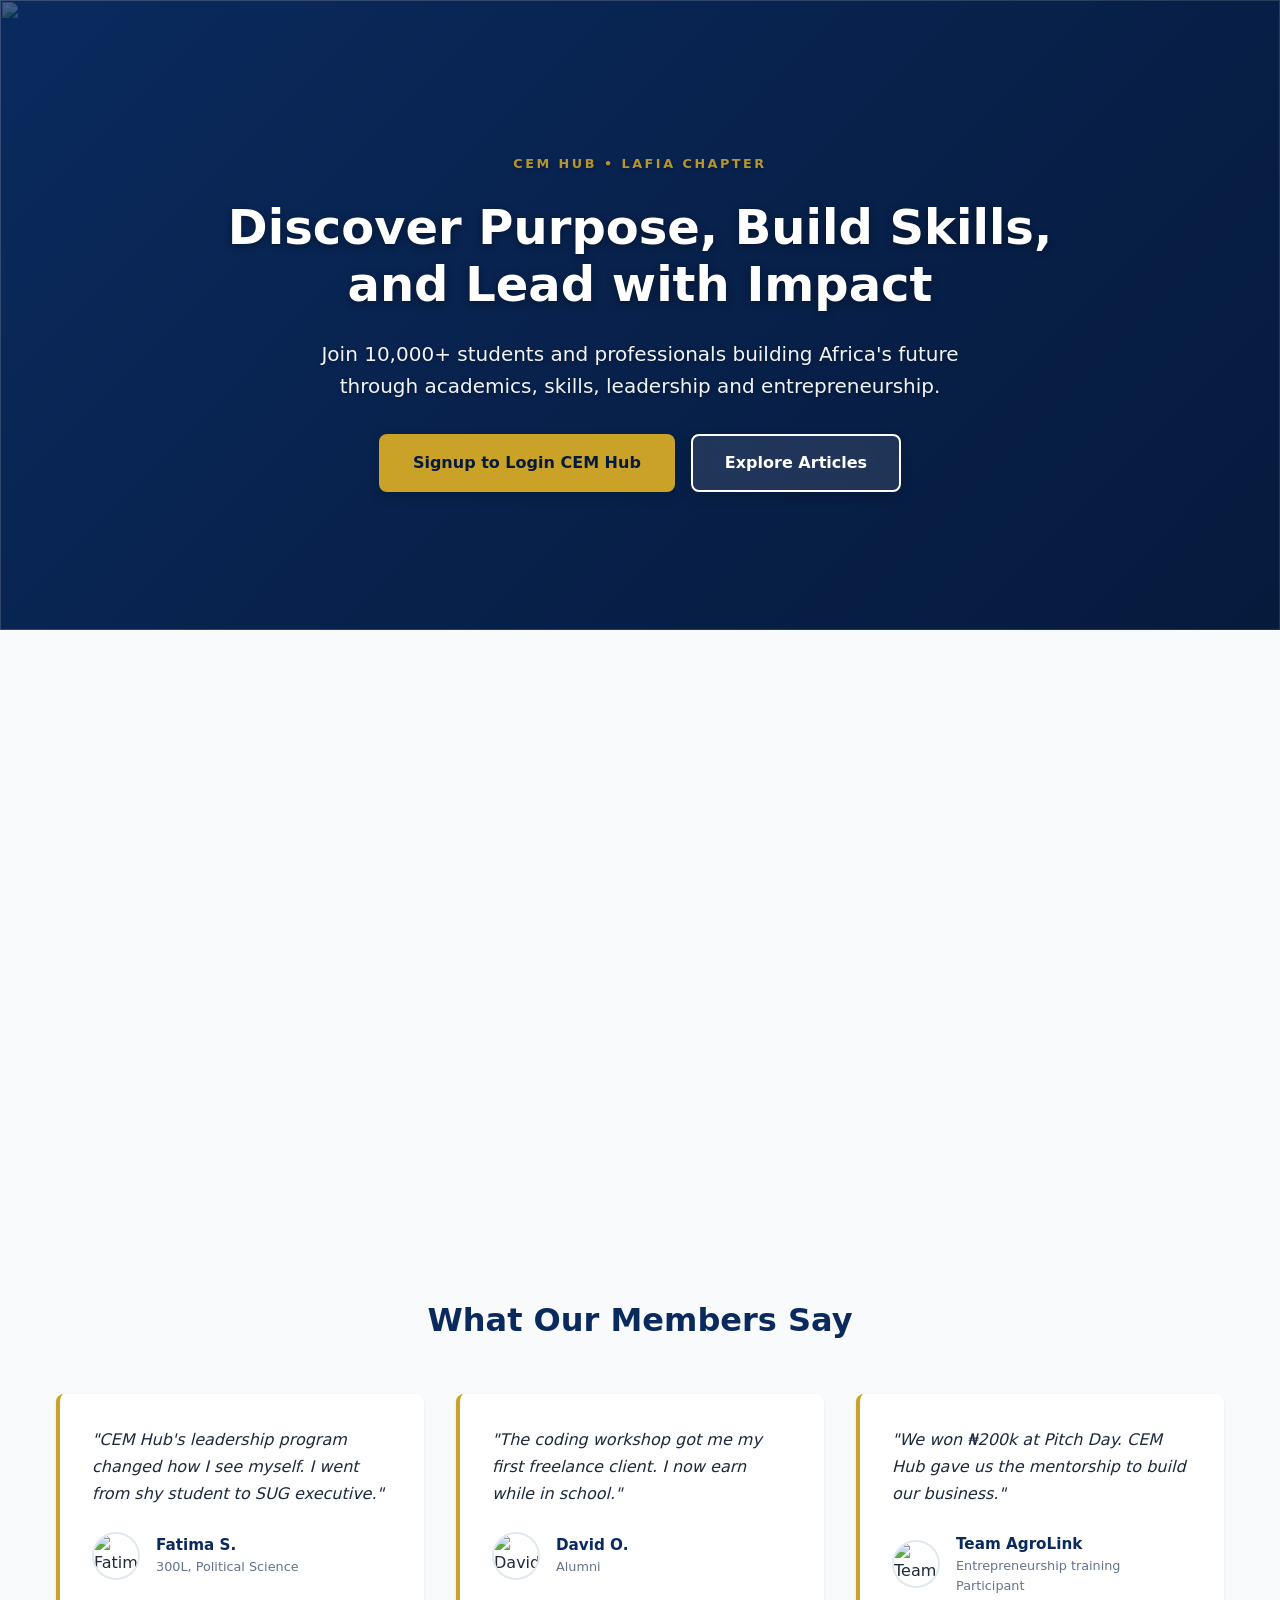
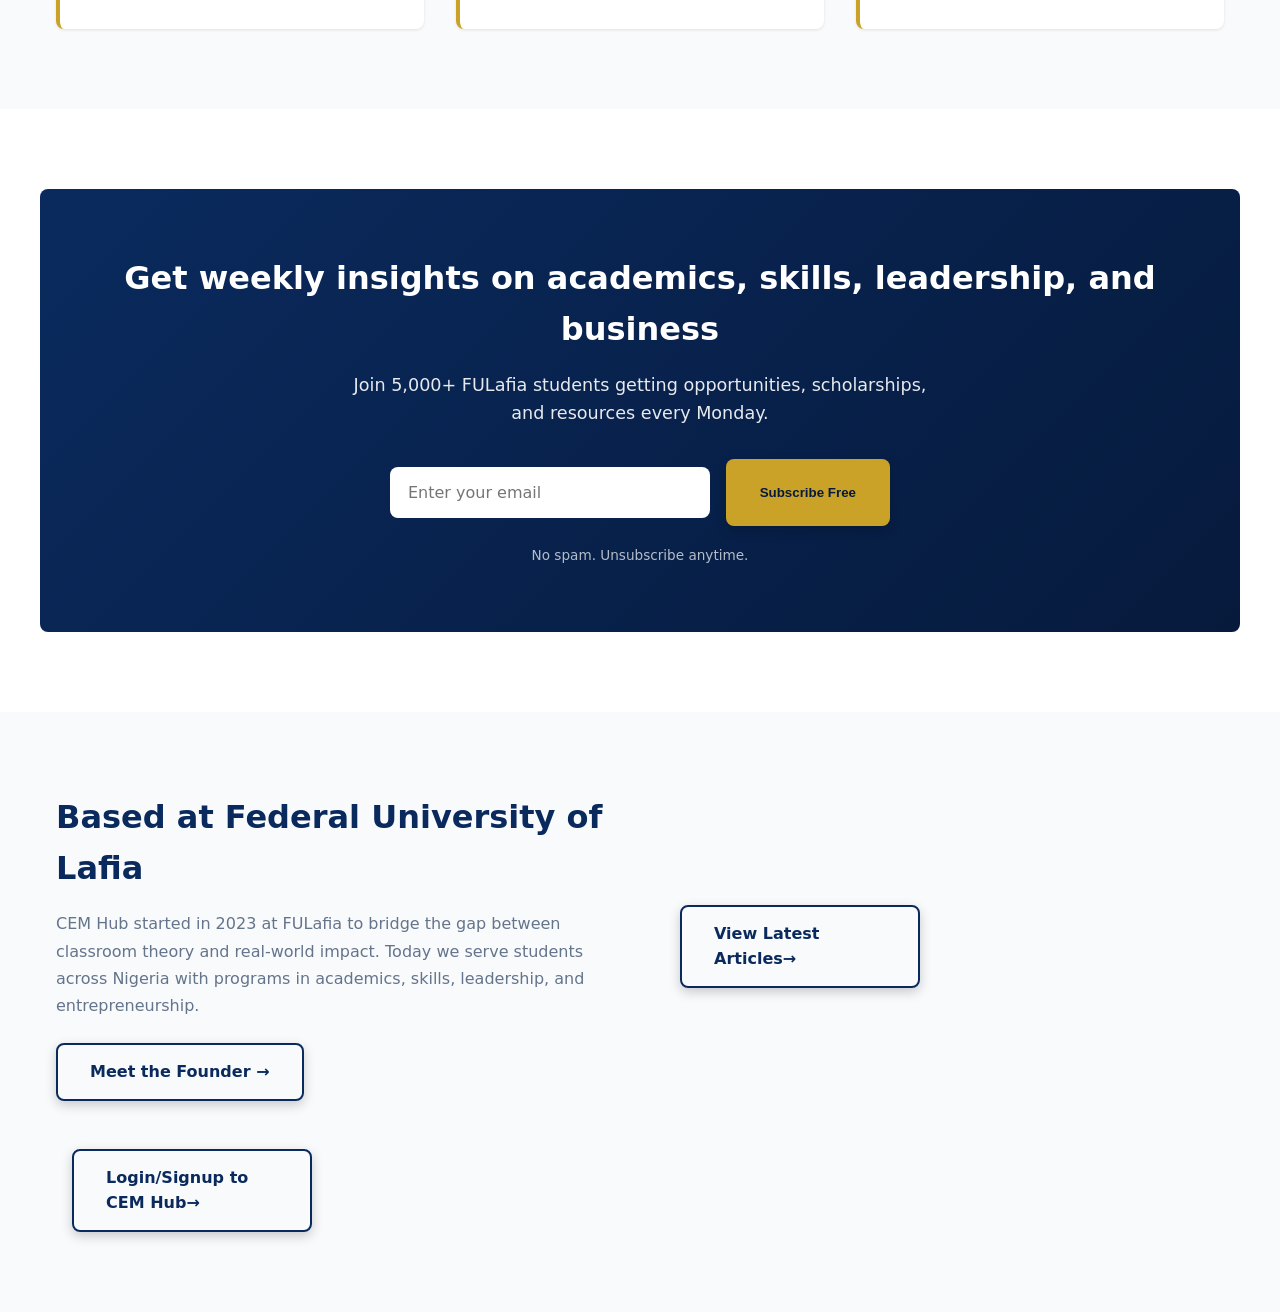
==== index.html @ cef53075 "Update index.html" ====
<!DOCTYPE html>
<html lang="en">
<head>
  <meta charset="UTF-8">
  <meta name="viewport" content="width=device-width, initial-scale=1.0">
  <title>CEM Hub - Federal University of Lafia | Discover Purpose, Build Skills, Lead with Impact</title>
  <meta name="description" content="CEM Hub at Federal University of Lafia: Academic excellence, skill acquisition, leadership development and entrepreneurship training for students across Nigeria.">
  <link rel="stylesheet" href="./CSS/style.css">
</head>
<body>
  <main>
    <!-- 1. Hero -->
    <section class="hero">
  <img 
    src="https://images.unsplash.com/photo-1562774053-701939374585?q=80&w=1986&auto=format&fit=crop" 
    alt="" 
    class="hero-bg" 
    loading="eager"
    fetchpriority="high">
      <div class="hero-content">
        <p class="hero-location">CEM HUB • LAFIA CHAPTER</p>
        <h1>Discover Purpose, Build Skills, and Lead with Impact</h1>
        <p class="hero-subhead">Join 10,000+ students and professionals building Africa's future through academics, skills, leadership and entrepreneurship.</p>
        <div class="hero-cta">
          <a href="./login.html" class="btn btn-primary">Signup to Login CEM Hub</a>
          <a href="./blog.html" class="btn btn-secondary">Explore Articles</a>
        </div>
      </div>
    </section>

    <!-- 2. 4 Pillars -->
<section id="pillars" class="pillars">
  <div class="container">
    <h2 class="section-title reveal">The Four Pillars of CEM Hub</h2>
    <div class="pillars-grid">
      <article class="pillar-card reveal">
        <h3>Academic Excellence</h3>
        <p>Peer-reviewed articles, research collaborations, and study groups with FULafia faculty and scholars.</p>
        <a href="./blog.html?cat=academic">Browse Research →</a>
      </article>
      
      <article class="pillar-card reveal">
        <h3>Skill Acquisition</h3>
        <p>Hands-on workshops in tech, design, agriculture, and vocational trades. Get certified.</p>
        <a href="./blog.html?cat=skills">View Workshops →</a>
      </article>
      
      <article class="pillar-card reveal">
        <h3>Leadership Development</h3>
        <p>Mentorship programs, public speaking clubs, and our Hall of Fame for emerging leaders.</p>
        <a href="./hall-of-fame.html">Meet Leaders →</a>
      </article>
      
      <article class="pillar-card reveal">
        <h3>Entrepreneurship</h3>
        <p>Business incubation, pitch competitions, and seed grants for student ventures.</p>
        <a href="./blog.html?cat=business">Launch Your Venture →</a>
      </article>
    </div>
  </div>
</section>


    <!-- 7. Testimonials -->
    <section class="testimonials">
      <div class="container">
        <h2 class="section-title">What Our Members Say</h2>
        <div class="testimonials-grid">
          <article class="testimonial-card">
            <p>"CEM Hub's leadership program changed how I see myself. I went from shy student to SUG executive."</p>
            <div class="testimonial-author">
              <img src="./assets/avatar1.jpg" alt="Fatima S." loading="lazy">
              <div>
                <strong>Fatima S.</strong>
                <span>300L, Political Science</span>
              </div>
            </div>
          </article>
          <article class="testimonial-card">
            <p>"The coding workshop got me my first freelance client. I now earn while in school."</p>
            <div class="testimonial-author">
              <img src="./assets/avatar2.jpg" alt="David O." loading="lazy">
              <div>
                <strong>David O.</strong>
                <span>Alumni</span>
              </div>
            </div>
          </article>
          <article class="testimonial-card">
            <p>"We won ₦200k at Pitch Day. CEM Hub gave us the mentorship to build our business."</p>
            <div class="testimonial-author">
              <img src="./assets/avatar3.jpg" alt="Team AgroLink" loading="lazy">
              <div>
                <strong>Team AgroLink</strong>
                <span>Entrepreneurship training Participant</span>
              </div>
            </div>
          </article>
        </div>
      </div>
    </section>

    <!-- 8. Newsletter CTA -->
    <section class="newsletter">
      <div class="container newsletter-box">
        <div class="newsletter-content">
          <h2>Get weekly insights on academics, skills, leadership, and business</h2>
          <p>Join 5,000+ FULafia students getting opportunities, scholarships, and resources every Monday.</p>
          <form id="newsletterForm" class="newsletter-form">
            <input type="email" placeholder="Enter your email" required>
            <button type="submit" class="btn btn-primary">Subscribe Free</button>
          </form>
          <small>No spam. Unsubscribe anytime.</small>
        </div>
      </div>
    </section>

    <!-- About Preview -->
    <section class="about-preview">
      <div class="container about-grid">
        <div>
          <h2>Based at Federal University of Lafia</h2>
          <p>CEM Hub started in 2023 at FULafia to bridge the gap between classroom theory and real-world impact. Today we serve students across Nigeria with programs in academics, skills, leadership, and entrepreneurship.</p>
          <a href="./founder.html" class="btn btn-outline">Meet the Founder →</a>
        
      </div>
        <div class="container about-grid">
          <a href="./blog.html" class="btn btn-outline">View Latest Articles→</a>
        
        </div>
        <div class="container about-grid">
        <div>
          <a href="./login.html" class="btn btn-outline">Login/Signup to CEM Hub→</a>
        
  </div>
    </section>
  </main>

  <script type="module">
    import { initLayout } from './js/layout.js'
    import { supabase } from './js/supabase.js'
    
    await initLayout()
    
    // Card reveal transition 
  const observer = new IntersectionObserver((entries) => {
    entries.forEach(entry => {
      if (entry.isIntersecting) {
        entry.target.classList.add('active');
        observer.unobserve(entry.target);
      }
    });
  }, {
    threshold: 0.15,
    rootMargin: '0px 0px -50px 0px' // triggers a bit early
  });

  document.querySelectorAll('.reveal').forEach(el => observer.observe(el));
    // Newsletter form handler
    document.getElementById('newsletterForm')?.addEventListener('submit', async (e) => {
      e.preventDefault()
      const email = e.target.querySelector('input').value
      // TODO: Add to Supabase 'newsletter_subscribers' table
      alert(`Thanks! ${email} subscribed.`)
      e.target.reset()
    })
  </script>
</body>
  </html>
---- CSS/style.css ----
/* CEM Hub - Modern Base Styles */
:root {
  --primary: #0A2A5E;       /* Navy from logo */
  --primary-dark: #061A3C;  /* Darker navy for hovers */
  --accent: #C9A227;        /* Gold from logo */
  --accent-dark: #A68520;   /* Darker gold for hovers */
  --bg: #f8fafc;
  --card: #ffffff;
  --text: #1e293b;
  --text-muted: #64748b;
  --border: #e2e8f0;
  --radius: 8px;
  --shadow: 0 1px 3px 0 rgb(0 0 0 / 0.1);
}

* { box-sizing: border-box; margin: 0; padding: 0; }

body {
  font-family: system-ui, -apple-system, 'Segoe UI', Roboto, sans-serif;
  background: var(--bg);
  color: var(--text);
  line-height: 1.6;
  min-height: 100vh;
  display: flex;
  flex-direction: column;
}

/* Layout - Updated for full-width homepage sections */
main {
  max-width: 100%;
  margin: 0;
  padding: 0;
  flex: 1;
}

.container {
  max-width: 1200px;
  margin: 0 auto;
  padding: 0 1rem;
}

.section-title {
  text-align: center;
  font-size: 2rem;
  color: var(--primary);
  margin-bottom: 3rem;
  font-weight: 700;
}

/* Header */
#siteHeader {
  background: var(--card);
  border-bottom: 1px solid var(--border);
  position: sticky;
  top: 0;
  z-index: 1000;
}

#siteHeader nav {
  max-width: 1200px;
  margin: 0 auto;
  padding: 1rem;
  display: flex;
  justify-content: space-between;
  align-items: center;
  gap: 1rem;
  border-bottom: none;
  margin-bottom: 0;
  overflow: visible;
}

.nav-left, .nav-right {
  display: flex;
  align-items: center;
  gap: 1rem;
}

.nav-left {
  position: relative;
}

.nav-left a {
  text-decoration: none;
  color: var(--text-muted);
  font-weight: 500;
  transition: color 0.2s;
}

.nav-left a:hover {
  color: var(--accent);
}

.logo {
  display: flex;
  align-items: center;
  gap: 0.5rem;
  font-size: 1.25rem;
  font-weight: 700;
  color: var(--primary) !important;
  text-decoration: none;
}

.logo:hover {
  color: var(--primary-dark) !important;
}

.logo-img {
  height: 32px;
  width: auto;
}

.nav-right button, button {
  background: var(--primary);
  color: white;
  border: none;
  padding: 10px 20px;
  border-radius: var(--radius);
  cursor: pointer;
  font-weight: 500;
  transition: background 0.2s;
}

.nav-right button:hover, button:hover {
  background: var(--primary-dark);
}

#userEmail {
  color: var(--text-muted);
  font-size: 0.9rem;
}

/* Forms */
input, textarea { 
  width: 100%; 
  padding: 10px; 
  margin: 8px 0; 
  box-sizing: border-box;
  border: 1px solid var(--border);
  border-radius: var(--radius);
  font-family: inherit;
}

input:focus, textarea:focus {
  outline: 2px solid var(--accent);
  border-color: var(--accent);
}

textarea { height: 120px; resize: vertical; }

#postForm { 
  background: var(--card); 
  padding: 20px; 
  border-radius: var(--radius); 
  margin-bottom: 30px;
  box-shadow: var(--shadow);
}

#msg { margin-top: 10px; }

/* Notifications - FIXED */
#notifBtn {
  background: var(--accent);
  color: var(--primary-dark);
  position: relative;
  padding: 0.5rem 0.75rem;
  font-weight: 700;
  border: none;
  border-radius: var(--radius);
  cursor: pointer;
  font-size: 1rem;
}

#notifBtn:hover { 
  background: var(--accent-dark); 
}

#notifCount {
  position: absolute;
  top: -6px;
  right: -6px;
  background: #ef4444;
  color: white;
  font-size: 0.7rem;
  padding: 2px 6px;
  border-radius: 999px;
  line-height: 1;
  font-weight: 700;
  min-width: 18px;
  text-align: center;
  display: inline-block;
}

#notifCount.hidden {
  display: none !important;
}

#notifDropdown {
  position: absolute;
  right: 1rem;
  top: 4rem;
  width: 360px;
  background: var(--card);
  border: 1px solid var(--border);
  border-radius: var(--radius);
  box-shadow: 0 10px 25px -3px rgb(0 0 0 / 0.15);
  max-height: 500px;
  overflow-y: auto;
  z-index: 10000;
}

.notif-item {
  padding: 0.875rem 1rem;
  border-bottom: 1px solid var(--border);
  cursor: pointer;
  font-size: 0.9rem;
  display: flex;
  gap: 10px;
  align-items: flex-start;
  transition: background 0.15s;
}

.notif-item:last-child { border-bottom: none; }
.notif-item:hover { background: var(--bg); }
.notif-item.unread { 
  background: #FFFBEA; 
}
.notif-item.unread:hover {
  background: #fef3c7;
}

.notif-dot {
  width: 8px;
  height: 8px;
  background: var(--accent);
  border-radius: 50%;
  margin-top: 6px;
  flex-shrink: 0;
}
.notif-dot.read {
  background: #d1d5db;
}

.notif-content {
  flex: 1;
}

.notif-message {
  color: var(--text);
  line-height: 1.4;
  font-weight: 500;
}

.notif-item small { 
  color: var(--text-muted); 
  display: block; 
  margin-top: 4px;
  font-size: 0.75rem;
}

/* Footer */
#siteFooter {
  text-align: center;
  padding: 2rem;
  color: var(--text-muted);
  font-size: 0.9rem;
  margin-top: 4rem;
  background: var(--card);
  border-top: 3px solid var(--accent);
}

.hidden { display: none !important; }

/* Hamburger Menu - X ANIMATION */
.hamburger {
  width: 28px;
  height: 22px;
  position: relative;
  cursor: pointer;
  border: 1px solid var(--border);
  background: transparent;
  padding: 0.5rem;
  border-radius: var(--radius);
  transition: all 0.3s;
}

.hamburger:hover {
  background: var(--bg);
  border-color: var(--accent);
}

.hamburger span {
  display: block;
  position: absolute;
  height: 2px;
  width: 18px;
  background: var(--text);
  border-radius: 2px;
  opacity: 1;
  left: 4px;
  transform: rotate(0deg);
  transition: .25s ease-in-out;
}

.hamburger span:nth-child(1) { top: 5px; }
.hamburger span:nth-child(2) { top: 10px; }
.hamburger span:nth-child(3) { top: 15px; }

.hamburger.active span:nth-child(1) {
  top: 10px;
  transform: rotate(135deg);
}

.hamburger.active span:nth-child(2) {
  opacity: 0;
  left: -20px;
}

.hamburger.active span:nth-child(3) {
  top: 10px;
  transform: rotate(-135deg);
}

/* Slide Menu From Left - WHITE BG + NAVY TEXT */
.nav-menu {
  position: fixed;
  top: 60px;
  left: -280px;
  width: 280px;
  height: auto;
  max-height: calc(100vh - 80px);
  background: var(--card);
  border-right: 3px solid var(--accent);
  box-shadow: 2px 0 15px rgba(0,0,0,0.1);
  padding: 0.5rem 0 1.5rem 0;
  z-index: 998;
  transition: left 0.3s ease;
  overflow-y: auto;
  border-radius: 0 0 var(--radius) 0;
}

.nav-menu.active {
  left: 0;
}

.nav-menu a {
  display: block;
  padding: 1rem 1.5rem;
  text-decoration: none;
  color: var(--primary);
  font-weight: 600;
  transition: all 0.2s;
  border-left: 3px solid transparent;
  border-bottom: 1px solid var(--border);
}

.nav-menu a:last-child {
  border-bottom: none;
}

.nav-menu a:hover {
  background: var(--bg);
  color: var(--primary-dark);
  border-left-color: var(--accent);
}

/* Menu Overlay */
.menu-overlay {
  position: fixed;
  top: 60px;
  left: 0;
  width: 100%;
  height: calc(100vh - 60px);
  background: rgba(0,0,0,0.5);
  opacity: 0;
  visibility: hidden;
  transition: all 0.3s ease;
  z-index: 997;
}

.menu-overlay.active {
  opacity: 1;
  visibility: visible;
}

/* ========== HOMEPAGE V2 STYLES ========== */

/* Hero Section - Updated with Background Image */
.hero {
  position: relative;
  text-align: center;
  padding: 6rem 1rem 5rem;
  background: linear-gradient(135deg, #0A2A5E 0%, #061A3C 100%); /* fallback */
  border-radius: 0;
  box-shadow: none;
  margin-bottom: 0;
  color: white;
  min-height: 70vh;
  display: flex;
  align-items: center;
  justify-content: center;
  overflow: hidden;
}

.hero-bg {
  position: absolute;
  inset: 0;
  width: 100%;
  height: 100%;
  object-fit: cover;
  z-index: 1;
}

.hero::after {
  content: '';
  position: absolute;
  inset: 0;
  background: linear-gradient(135deg, rgba(10, 42, 94, 0.75) 0%, rgba(6, 26, 60, 0.85) 100%);
  z-index: 2;
}

.hero-content {
  max-width: 900px;
  margin: 0 auto;
  position: relative;
  z-index: 3;
}

.hero-location {
  color: var(--accent);
  font-weight: 600; /* was 700 */
  font-size: 0.8rem; /* was 0.9rem */
  letter-spacing: 2.5px; /* wider = more premium */
  text-transform: uppercase;
  margin-bottom: 1.5rem;
  text-shadow: 0 2px 4px rgba(0,0,0,0.3);
  opacity: 0.9; /* softens it slightly */
  }

.hero h1 {
  font-size: 3rem;
  line-height: 1.2;
  margin-bottom: 1.5rem;
  color: white;
  font-weight: 800;
  text-shadow: 0 2px 8px rgba(0,0,0,0.4);
}

.hero-subhead {
  color: rgba(255,255,255,0.95);
  font-size: 1.25rem;
  max-width: 700px;
  margin: 0 auto 2rem;
  line-height: 1.6;
  text-shadow: 0 1px 4px rgba(0,0,0,0.3);
}

.hero-cta {
  display: flex;
  gap: 1rem;
  justify-content: center;
  flex-wrap: wrap;
}

.btn {
  display: inline-block;
  padding: 0.875rem 2rem;
  border-radius: var(--radius);
  text-decoration: none;
  font-weight: 700;
  transition: all 0.2s;
  border: 2px solid transparent;
  box-shadow: 0 4px 12px rgba(0,0,0,0.2);
}

.btn-primary {
  background: var(--accent);
  color: var(--primary-dark);
}

.btn-primary:hover {
  background: var(--accent-dark);
  transform: translateY(-2px);
  box-shadow: 0 6px 16px rgba(0,0,0,0.3);
}

.btn-secondary {
  background: rgba(255,255,255,0.1);
  color: white;
  border-color: white;
  backdrop-filter: blur(10px);
}

.btn-secondary:hover {
  background: rgba(255,255,255,0.2);
}

.btn-outline {
  background: transparent;
  color: var(--primary);
  border: 2px solid var(--primary);
}

.btn-outline:hover {
  background: var(--primary);
  color: white;
}

.btn-large {
  padding: 1rem 2.5rem;
  font-size: 1.1rem;
}

/* Mobile adjustment for hero */
@media (max-width: 768px) {
  .hero {
    min-height: 60vh;
    padding: 4rem 1rem 3rem;
  }
  
  .hero h1 {
    font-size: 2rem;
  }
  
  .hero-subhead {
    font-size: 1.1rem;
  }
  }



/* 4 Pillars Section */
.pillars {
  padding: 5rem 0;
  background: var(--bg);
}

.pillars-grid {
  display: grid;
  gap: 2rem;
  grid-template-columns: repeat(auto-fit, minmax(260px, 1fr));
}

.pillar-card {
  background: var(--card);
  padding: 2rem;
  border-radius: var(--radius);
  box-shadow: var(--shadow);
  text-align: center;
  border-top: 4px solid var(--accent);
  
  /* Updated: Combined hover + reveal transitions */
  transition: opacity 0.6s ease-out, transform 0.6s ease-out, box-shadow 0.2s;
  
  /* Scroll reveal base state */
  opacity: 0;
  transform: translateY(30px);
}

/* Reveal active state */
.pillar-card.reveal.active {
  opacity: 1;
  transform: translateY(0);
}

/* Keep your hover effect - works after reveal */
.pillar-card.reveal.active:hover {
  transform: translateY(-4px);
  box-shadow: 0 10px 25px -3px rgb(0 0 0 / 0.15);
}

/* Stagger the cards */
.pillar-card.reveal:nth-child(1) { transition-delay: 0s; }
.pillar-card.reveal:nth-child(2) { transition-delay: 0.1s; }
.pillar-card.reveal:nth-child(3) { transition-delay: 0.2s; }
.pillar-card.reveal:nth-child(4) { transition-delay: 0.3s; }

.pillar-card h3 {
  color: var(--primary);
  margin-bottom: 1rem;
  font-size: 1.25rem;
}

.pillar-card p {
  color: var(--text-muted);
  margin-bottom: 1.5rem;
  line-height: 1.6;
}

.pillar-card a {
  color: var(--primary);
  font-weight: 600;
  text-decoration: none;
}

.pillar-card a:hover {
  color: var(--accent);
}

/* Reveal for the section title too */
.section-title.reveal {
  opacity: 0;
  transform: translateY(20px);
  transition: opacity 0.6s ease-out, transform 0.6s ease-out;
}

.section-title.reveal.active {
  opacity: 1;
  transform: translateY(0);
}

/* Accessibility: disable if user prefers reduced motion */
@media (prefers-reduced-motion: reduce) {
  .pillar-card,
  .section-title.reveal {
    opacity: 1;
    transform: none;
    transition: none;
  }
}

/* About Preview */
.about-preview {
  padding: 5rem 0;
  background: var(--bg);
}

.about-grid {
  display: grid;
  gap: 3rem;
  align-items: center;
  grid-template-columns: 1fr 1fr;
}

.about-grid h2 {
  color: var(--primary);
  font-size: 2rem;
  margin-bottom: 1rem;
}

.about-grid p {
  color: var(--text-muted);
  line-height: 1.7;
  margin-bottom: 1.5rem;
}

/* CTA Banner */
.cta-banner {
  background: linear-gradient(135deg, var(--accent) 0%, var(--accent-dark) 100%);
  color: var(--primary-dark);
  padding: 4rem 0;
  text-align: center;
}

.cta-banner h2 {
  font-size: 2.25rem;
  margin-bottom: 1rem;
  color: var(--primary-dark);
}

.cta-banner p {
  font-size: 1.1rem;
  margin-bottom: 2rem;
  opacity: 0.9;
}

.cta-banner .btn-primary {
  background: var(--primary);
  color: white;
}

.cta-banner .btn-primary:hover {
  background: var(--primary-dark);
}

/* Blog header */
.blog-header {
    display: flex;
    justify-content: space-between;
    align-items: center;
    margin-bottom: 16px;
}

.blog-header h1 {
    font-size: 2rem;
    margin: 0;
}

.blog-actions {
    display: flex;
    gap: 0.75rem;
}

.blog-actions a {
    padding: 0.5rem 1rem;
    background: var(--primary);
    color: white;
    text-decoration: none;
    border-radius: var(--radius);
    font-weight: 500;
    transition: background 0.2s;
}

.blog-actions a:hover {
    background: var(--primary-dark);
}

#createBtn {
    background: var(--primary);
    color: white;
    padding: 10px 20px;
    border-radius: 8px;
    text-decoration: none;
    font-weight: 500;
}

#createBtn:hover {
    background: var(--primary-dark);
}

/* Category Filter */
.category-filter {
    display: flex;
    gap: 8px;
    margin: 24px 0;
    flex-wrap: wrap;
}

.filter-btn {
    padding: 8px 16px;
    border: 1px solid var(--border);
    background: white;
    color: var(--text);
    border-radius: 20px;
    cursor: pointer;
    font-size: 0.875rem;
    font-weight: 500;
    transition: all 0.2s;
    text-transform: capitalize;
}

.filter-btn:hover {
    background: var(--bg);
}

.filter-btn.active {
    background: var(--primary);
    color: white;
    border-color: var(--primary);
}

/* Article Card - SINGLE CLEAN VERSION */
.article {
    background: var(--card);
    border: 1px solid var(--border);
    border-radius: var(--radius);
    margin: 15px 0;
    overflow: hidden;
    box-shadow: var(--shadow);
}

.article-cover-wrapper {
    display: block;
    width: 100%;
    height: 220px;
    overflow: hidden;
}

.article-cover {
    width: 100%;
    height: 100%;
    object-fit: cover;
    display: block;
}

.article-content {
    padding: 20px;
}

.category-badge {
    display: inline-block;
    background: #dbeafe;
    color: #1e40af;
    padding: 4px 12px;
    border-radius: 20px;
    font-size: 0.75rem;
    font-weight: 600;
    text-transform: capitalize;
    margin-bottom: 12px;
}

.article h3 {
    margin: 12px 0 8px 0;
    font-size: 1.25rem;
    line-height: 1.3;
}

.article h3 a {
    color: var(--text);
    text-decoration: none;
}

.article h3 a:hover {
    color: var(--accent);
}

.meta {
    color: var(--text-muted);
    font-size: 0.875rem;
    margin-bottom: 12px;
}

.meta a {
    color: var(--primary);
    text-decoration: none;
}

.meta a:hover {
    color: var(--accent);
}

.author-link {
    display: inline-flex;
    align-items: center;
    gap: 0.5rem;
    text-decoration: none;
    color: var(--text);
}

.author-link:hover {
    color: var(--primary);
}

.author-avatar-small {
    width: 24px;
    height: 24px;
    border-radius: 50%;
    object-fit: cover;
    border: 1px solid var(--border);
}

.author-avatar-placeholder {
    width: 24px;
    height: 24px;
    border-radius: 50%;
    background: var(--bg);
    display: inline-flex;
    align-items: center;
    justify-content: center;
    font-size: 0.875rem;
    border: 1px solid var(--border);
}

.article p {
    color: var(--text-muted);
    font-size: 0.9375rem;
    line-height: 1.5;
    margin-bottom: 16px;
}

/* NEW: Article Excerpt + Read More Link */
.article-excerpt {
    color: var(--text-muted);
    font-size: 0.9375rem;
    line-height: 1.6;
    margin-bottom: 16px;
}

.read-more-link {
    color: var(--primary);
    font-weight: 600;
    text-decoration: none;
    margin-left: 4px;
    display: inline-block;
    transition: color 0.2s;
}

.read-more-link:hover {
    color: var(--accent);
    text-decoration: underline;
}

/* Actions */
.actions { 
    display: flex; 
    gap: 10px; 
    align-items: center; 
    border-top: 1px solid var(--border); 
    padding-top: 15px; 
    flex-wrap: wrap; 
}

.action-btn { 
    display: inline-flex; 
    align-items: center; 
    gap: 6px; 
    background: #f5f5f5; 
    border: 1px solid #e0e0e0; 
    padding: 8px 14px; 
    border-radius: 8px; 
    cursor: pointer; 
    font-size: 0.9em; 
    text-decoration: none; 
    color: #333;
    transition: all 0.2s;
    font-family: inherit;
}

.action-btn:hover { 
    background: #ebebeb; 
}

.action-btn.liked { 
    background: #ffeef2; 
    color: #e0245e; 
    border-color: #ffc9d6; 
}

.action-btn.delete-btn {
    color: #c00;
    border-color: #ffdddd;
}

.action-btn.delete-btn:hover {
    background: #ffebee;
}

.action-btn:active { 
    transform: scale(0.95); 
}

/* Article Page */
.article-hero {
    width: 100%;
    max-height: 400px;
    margin-bottom: 32px;
    border-radius: 12px;
    overflow: hidden;
}

.article-hero img {
    width: 100%;
    height: 100%;
    object-fit: cover;
    display: block;
}

.article-full {
    max-width: 800px;
    margin: 0 auto;
    padding: 0 16px;
}

.article-full .category-badge {
    margin-top: 8px;
    margin-bottom: 16px;
}

.article-full h1 {
    font-size: 2.25rem;
    line-height: 1.2;
    margin: 16px 0 16px 0;
    color: var(--text);
}

.article-excerpt {
    font-size: 1.125rem;
    color: var(--text-muted);
    margin-bottom: 16px;
    font-style: italic;
    line-height: 1.6;
}

.article-full .meta {
    margin-bottom: 32px;
    padding-bottom: 24px;
    border-bottom: 1px solid var(--border);
}

.article-content-full {
    line-height: 1.8;
    font-size: 1.0625rem;
    color: var(--text);
    margin-bottom: 40px;
}

.article-content-full p {
    margin-bottom: 1.25rem;
}

.article-content-full h2 {
    margin: 2rem 0 1rem 0;
    font-size: 1.5rem;
}

.article-content-full h3 {
    margin: 1.5rem 0 0.75rem 0;
    font-size: 1.25rem;
}

/* Article Actions Bar - 2 ROW LAYOUT */
.article-actions {
    padding: 24px 0;
    margin: 0 0 40px 0;
    border-top: 2px solid var(--border);
    border-bottom: 2px solid var(--border);
    display: flex;
    flex-direction: column;
    gap: 12px;
}

.actions-row {
    display: flex;
    align-items: center;
    gap: 10px;
    flex-wrap: wrap;
}

.actions-row .action-btn {
    padding: 10px 18px;
    border: 1px solid var(--border);
    background: white;
    border-radius: 8px;
    cursor: pointer;
    font-size: 0.9375rem;
    color: var(--text);
    transition: all 0.2s;
    font-family: inherit;
    font-weight: 500;
    text-decoration: none;
    display: inline-flex;
    align-items: center;
    gap: 6px;
}

.actions-row .action-btn:hover {
    background: var(--bg);
    border-color: var(--primary);
}

.actions-row .action-btn.liked {
    background: #fef2f2;
    border-color: #fca5a5;
    color: #dc2626;
}

.actions-row .action-btn.delete-btn {
    color: #dc2626;
    border-color: #fca5a5;
}

.actions-row .action-btn.delete-btn:hover {
    background: #fef2f2;
}

.share-row {
    display: flex;
    gap: 8px;
    flex-wrap: wrap;
}

.share-btn {
    padding: 8px 14px;
    border: 1px solid var(--border);
    background: white;
    border-radius: 6px;
    font-size: 0.875rem;
    text-decoration: none;
    color: var(--text);
    cursor: pointer;
    transition: all 0.2s;
    font-weight: 500;
    flex: 1;
    text-align: center;
}

.share-btn:hover {
    background: var(--bg);
    border-color: var(--primary);
}

/* Comments */
#comments-section {
    margin-top: 48px;
    padding-top: 32px;
    border-top: 1px solid var(--border);
}

#comments-section h3 {
    margin: 0 0 24px 0;
    font-size: 1.5rem;
}

.comment {
    padding: 16px;
    border: 1px solid var(--border);
    border-radius: var(--radius);
    margin-bottom: 12px;
    background: white;
}

.comment-meta {
    font-size: 0.875rem;
    color: var(--text-muted);
    margin-bottom: 8px;
}

.comment p {
    margin: 0;
    line-height: 1.6;
}

#commentForm {
    margin-top: 32px;
    padding: 24px;
    background: var(--bg);
    border: 1px solid var(--border);
    border-radius: var(--radius);
}

#commentForm h4 {
    margin-bottom: 16px;
    font-size: 1.125rem;
}

#commentText {
    min-height: 120px;
    margin-bottom: 12px;
}

#postCommentBtn {
    margin-top: 8px;
}

#commentMsg {
    margin-top: 12px;
    font-size: 0.875rem;
    color: var(--accent-dark);
    font-weight: 500;
}

/* Article Form Styles */
#articleForm {
    max-width: 800px;
    margin: 0 auto;
}

.form-group {
    margin-bottom: 20px;
}

.form-group label {
    display: block;
    margin-bottom: 6px;
    font-weight: 600;
    color: #374151;
}

.form-group input,
.form-group select,
.form-group textarea {
    width: 100%;
    padding: 10px 12px;
    border: 1px solid #d1d5db;
    border-radius: 8px;
    font-family: inherit;
    font-size: 1em;
    transition: border-color 0.2s;
}

.form-group input:focus,
.form-group select:focus,
.form-group textarea:focus {
    outline: none;
    border-color: #3b82f6;
    box-shadow: 0 0 0 3px rgba(59, 130, 246, 0.1);
}

#submitBtn, #cancelBtn {
    padding: 12px 24px;
    border: none;
    border-radius: 8px;
    cursor: pointer;
    font-size: 1em;
    font-weight: 500;
    margin-right: 10px;
    transition: all 0.2s;
}

#submitBtn {
    background: #3b82f6;
    color: white;
}

#submitBtn:hover {
    background: #2563eb;
    transform: translateY(-1px);
}

#cancelBtn {
    background: #e5e7eb;
    color: #374151;
}

#cancelBtn:hover {
    background: #d1d5db;
}

#pageTitle {
    margin-bottom: 24px;
}

/* Image preview */
#imagePreview {
    margin-top: 12px;
    position: relative;
    display: inline-block;
}

#previewImg {
    max-width: 300px;
    max-height: 200px;
    border-radius: 8px;
    border: 2px solid var(--border);
}

#removeImg {
    position: absolute;
    top: 8px;
    right: 8px;
    background: rgba(239, 68, 68, 0.9);
    color: white;
    border: none;
    padding: 6px 12px;
    border-radius: 6px;
    cursor: pointer;
    font-size: 0.875rem;
}

input[type="file"] {
    padding: 8px;
    border: 1px solid #d1d5db;
    border-radius: 8px;
    width: 100%;
}

/* Profile Page Styles */
.profile-header {
    display: flex;
    justify-content: space-between;
    align-items: flex-start;
    gap: 2rem;
    padding: 2rem;
    background: var(--card);
    border-radius: var(--radius);
    margin-bottom: 2rem;
    box-shadow: var(--shadow);
}

.profile-info {
    display: flex;
    gap: 1.5rem;
    align-items: flex-start;
}

.profile-avatar {
    width: 100px;
    height: 100px;
    border-radius: 50%;
    overflow: hidden;
    border: 3px solid var(--accent);
    flex-shrink: 0;
}

.profile-avatar img {
    width: 100%;
    height: 100%;
    object-fit: cover;
}

.avatar-placeholder {
    width: 100%;
    height: 100%;
    background: var(--bg);
    display: flex;
    align-items: center;
    justify-content: center;
    font-size: 3rem;
}

.profile-details h2 {
    margin: 0 0 0.5rem 0;
    color: var(--primary);
}

.profile-meta {
    color: var(--text-muted);
    font-size: 0.875rem;
    margin-top: 0.5rem;
}

.user-posts {
    margin-top: 2rem;
}

#editProfileForm {
    background: var(--card);
    padding: 2rem;
    border-radius: var(--radius);
    margin-bottom: 2rem;
    box-shadow: var(--shadow);
}

.form-actions {
    display: flex;
    gap: 1rem;
    margin-top: 1rem;
}

#avatarPreview {
    margin-top: 1rem;
    position: relative;
    display: inline-block;
}

#previewImg {
    max-width: 150px;
    max-height: 150px;
    border-radius: 8px;
    border: 2px solid var(--border);
}

/* Mobile */
@media (max-width: 768px) {
    #userEmail { display: none; }
    main { margin: 1rem auto; }
    #notifDropdown { 
      width: calc(100vw - 2rem); 
      right: 1rem;
      left: auto;
    }
    
    .article-hero {
        max-height: 250px;
        border-radius: 0;
        margin-left: -16px;
        margin-right: -16px;
        width: calc(100% + 32px);
    }
    
    .article-full h1 {
        font-size: 1.75rem;
    }
    
    .article-content-full {
        font-size: 1rem;
    }
    
    .actions-row .action-btn {
        flex: 1;
        justify-content: center;
    }
    
    .share-row {
        display: grid;
        grid-template-columns: 1fr 1fr;
    }
    
    .blog-header {
        flex-direction: column;
        align-items: flex-start;
        gap: 1rem;
    }

    .profile-header {
        flex-direction: column;
    }
    .profile-info {
        flex-direction: column;
        align-items: center;
        text-align: center;
    }
    
    .nav-menu {
        width: 85vw;
        left: -85vw;
    }
    
    .nav-menu.active {
        left: 0;
    }
    
    /* Homepage V2 Mobile */
    .hero h1 {
      font-size: 2rem;
    }
    
    .hero-subhead {
      font-size: 1.1rem;
    }
    
    .section-title {
      font-size: 1.75rem;
    }
    
    .pillars-grid {
      grid-template-columns: 1fr;
    }
    
    .stats-grid {
      grid-template-columns: 1fr 1fr;
    }
    
    .about-grid {
      grid-template-columns: 1fr;
    }
    
    .section-header {
      flex-direction: column;
      align-items: flex-start;
      gap: 1rem;
    }
    
    .posts-grid {
      grid-template-columns: 1fr;
    }
    
    .hero-cta {
      flex-direction: column;
    }
    
    .btn {
      width: 100%;
      text-align: center;
    }
  }
  
  
/* Testimonials */
.testimonials {
  padding: 5rem 0;
  background: var(--bg);
}

.testimonials-grid {
  display: grid;
  gap: 2rem;
  grid-template-columns: repeat(auto-fit, minmax(300px, 1fr));
}

.testimonial-card {
  background: var(--card);
  padding: 2rem;
  border-radius: var(--radius);
  box-shadow: var(--shadow);
  border-left: 4px solid var(--accent);
}

.testimonial-card p {
  color: var(--text);
  font-size: 1rem;
  line-height: 1.7;
  margin-bottom: 1.5rem;
  font-style: italic;
}

.testimonial-author {
  display: flex;
  align-items: center;
  gap: 1rem;
}

.testimonial-author img {
  width: 48px;
  height: 48px;
  border-radius: 50%;
  object-fit: cover;
  border: 2px solid var(--border);
}

.testimonial-author strong {
  display: block;
  color: var(--primary);
  font-size: 0.95rem;
}

.testimonial-author span {
  display: block;
  color: var(--text-muted);
  font-size: 0.8rem;
}

/* Newsletter */
.newsletter {
  padding: 5rem 0;
  background: var(--card);
}

.newsletter-box {
  background: linear-gradient(135deg, var(--primary) 0%, var(--primary-dark) 100%);
  border-radius: var(--radius);
  padding: 4rem 2rem;
  text-align: center;
}

.newsletter-content h2 {
  color: white;
  font-size: 2rem;
  margin-bottom: 1rem;
}

.newsletter-content p {
  color: rgba(255,255,255,0.9);
  font-size: 1.1rem;
  margin-bottom: 2rem;
  max-width: 600px;
  margin-left: auto;
  margin-right: auto;
}

.newsletter-form {
  display: flex;
  gap: 1rem;
  max-width: 500px;
  margin: 0 auto 1rem;
}

.newsletter-form input {
  flex: 1;
  padding: 0.875rem 1rem;
  border: 2px solid transparent;
  border-radius: var(--radius);
  font-size: 1rem;
}

.newsletter-form input:focus {
  outline: none;
  border-color: var(--accent);
}

.newsletter-content small {
  color: rgba(255,255,255,0.7);
  font-size: 0.85rem;
}

/* Mobile adjustments for new sections */
@media (max-width: 768px) {
  
  .testimonials-grid {
    grid-template-columns: 1fr;
  }
  
  .newsletter-form {
    flex-direction: column;
  }
  
  .newsletter-box {
    padding: 3rem 1.5rem;
  }
  
  .newsletter-content h2 {
    font-size: 1.5rem;
  }
}

@media (max-width: 480px) {
  .members-grid {
    grid-template-columns: 1fr;
  }
}

  /* ========== FOUNDER PAGE STYLES ========== */

.founder-hero {
  background: linear-gradient(135deg, var(--primary) 0%, var(--primary-dark) 100%);
  padding: 2rem 0 4rem; /* reduced top padding */
  color: white;
  position: relative;
  overflow: hidden;
}

/* Subtle glow pattern so the top doesn't feel empty */
.founder-hero::before {
  content: '';
  position: absolute;
  top: 0;
  left: 0;
  right: 0;
  height: 240px;
  background: radial-gradient(circle at 15% 30%, rgba(212, 175, 55, 0.1) 0%, transparent 50%),
              radial-gradient(circle at 85% 10%, rgba(59, 130, 246, 0.1) 0%, transparent 50%);
  pointer-events: none;
  z-index: 1;
}

.founder-hero .container {
  position: relative;
  z-index: 2;
}

.founder-hero-grid {
  display: grid;
  gap: 2.5rem;
  align-items: center;
  grid-template-columns: 350px 1fr;
}

.founder-image-wrap {
  position: relative;
}

.founder-image {
  position: relative;
}

/* Premium glow instead of harsh border */
.founder-image::before {
  content: '';
  position: absolute;
  inset: -3px;
  background: linear-gradient(135deg, var(--accent), #3B82F6);
  border-radius: calc(var(--radius) + 3px);
  filter: blur(18px);
  opacity: 0.7;
  z-index: 1;
}

.founder-image img {
  width: 100%;
  height: auto;
  display: block;
  border-radius: var(--radius);
  position: relative;
  z-index: 2;
  box-shadow: 0 20px 40px rgba(0,0,0,0.4);
}

.founder-label {
  color: var(--accent);
  font-weight: 600;
  font-size: 0.85rem;
  text-transform: uppercase;
  letter-spacing: 1.5px;
  margin-bottom: 0.75rem;
}

.founder-intro h1 {
  font-size: 2.75rem;
  margin-bottom: 0.5rem;
  color: white;
  font-weight: 800;
  line-height: 1.1;
}

.founder-title {
  font-size: 1.25rem;
  color: rgba(255,255,255,0.9);
  margin-bottom: 0.25rem;
}

.founder-location {
  color: var(--accent);
  font-weight: 600;
  margin-bottom: 1.5rem;
  font-size: 0.95rem;
}

.founder-quote {
  font-size: 1.15rem;
  line-height: 1.7;
  color: rgba(255,255,255,0.95);
  font-style: italic;
  border-left: 3px solid var(--accent);
  padding-left: 1.5rem;
  margin: 2rem 0;
}

.founder-socials {
  display: flex;
  gap: 1rem;
  flex-wrap: wrap;
}

.social-btn {
  background: rgba(255,255,255,0.05);
  color: white;
  border: 1px solid rgba(255,255,255,0.2);
  padding: 0.6rem 1.25rem;
  border-radius: var(--radius);
  text-decoration: none;
  font-weight: 600;
  transition: all 0.2s;
  backdrop-filter: blur(10px);
}

.social-btn:hover {
  background: var(--accent);
  color: var(--primary-dark);
  border-color: var(--accent);
  transform: translateY(-2px);
}

/* Mobile */
@media (max-width: 768px) {
  .founder-hero {
    padding: 1.5rem 0 3rem;
  }
  
  .founder-hero-grid {
    grid-template-columns: 1fr;
    gap: 2rem;
    text-align: center;
  }
  
  .founder-image-wrap {
    max-width: 280px;
    margin: 0 auto;
  }
  
  .founder-intro h1 {
    font-size: 2.25rem;
  }
  
  .founder-quote {
    text-align: left;
    font-size: 1.05rem;
  }
  
  .founder-socials {
    justify-content: center;
  }
  }


/* Story Section */
.founder-story {
  padding: 5rem 0;
  background: var(--bg);
}

.story-container {
  max-width: 800px;
}

.founder-story h2 {
  color: var(--primary);
  font-size: 2rem;
  margin-bottom: 2rem;
  text-align: center;
}

.story-content p {
  color: var(--text);
  font-size: 1.1rem;
  line-height: 1.8;
  margin-bottom: 1.5rem;
}

.story-content h3 {
  color: var(--primary);
  font-size: 1.5rem;
  margin: 2.5rem 0 1rem;
}

/* Vision & Mission */
.vision-mission {
  padding: 5rem 0;
  background: var(--card);
}

.vm-grid {
  display: grid;
  gap: 2rem;
  grid-template-columns: repeat(auto-fit, minmax(300px, 1fr));
}

.vm-card {
  background: var(--bg);
  padding: 2.5rem 2rem;
  border-radius: var(--radius);
  border-top: 4px solid var(--accent);
  text-align: center;
}

.vm-icon {
  font-size: 3rem;
  margin-bottom: 1rem;
}

.vm-card h3 {
  color: var(--primary);
  font-size: 1.5rem;
  margin-bottom: 1rem;
}

.vm-card p {
  color: var(--text-muted);
  line-height: 1.7;
}

/* Credentials */
.founder-credentials {
  padding: 5rem 0;
  background: var(--bg);
}

.credentials-grid {
  display: grid;
  gap: 2rem;
  grid-template-columns: repeat(auto-fit, minmax(280px, 1fr));
}

.cred-card {
  background: var(--card);
  padding: 2rem;
  border-radius: var(--radius);
  box-shadow: var(--shadow);
}

.cred-card h4 {
  color: var(--primary);
  font-size: 1.25rem;
  margin-bottom: 1rem;
  padding-bottom: 0.75rem;
  border-bottom: 2px solid var(--accent);
}

.cred-card ul {
  list-style: none;
  padding: 0;
}

.cred-card li {
  color: var(--text);
  padding: 0.5rem 0;
  padding-left: 1.5rem;
  position: relative;
  line-height: 1.6;
}

.cred-card li:before {
  content: "→";
  position: absolute;
  left: 0;
  color: var(--accent);
  font-weight: 700;
}

/* Founder Page Mobile */
@media (max-width: 768px) {
  .founder-hero-grid {
    grid-template-columns: 1fr;
    text-align: center;
  }
  
  .founder-image {
    max-width: 280px;
    margin: 0 auto;
  }
  
  .founder-intro h1 {
    font-size: 2rem;
  }
  
  .founder-quote {
    font-size: 1rem;
    padding-left: 1rem;
  }
  
  .founder-socials {
    justify-content: center;
  }
  
  .vm-grid {
    grid-template-columns: 1fr;
  }
  
  .credentials-grid {
    grid-template-columns: 1fr;
  }
  }
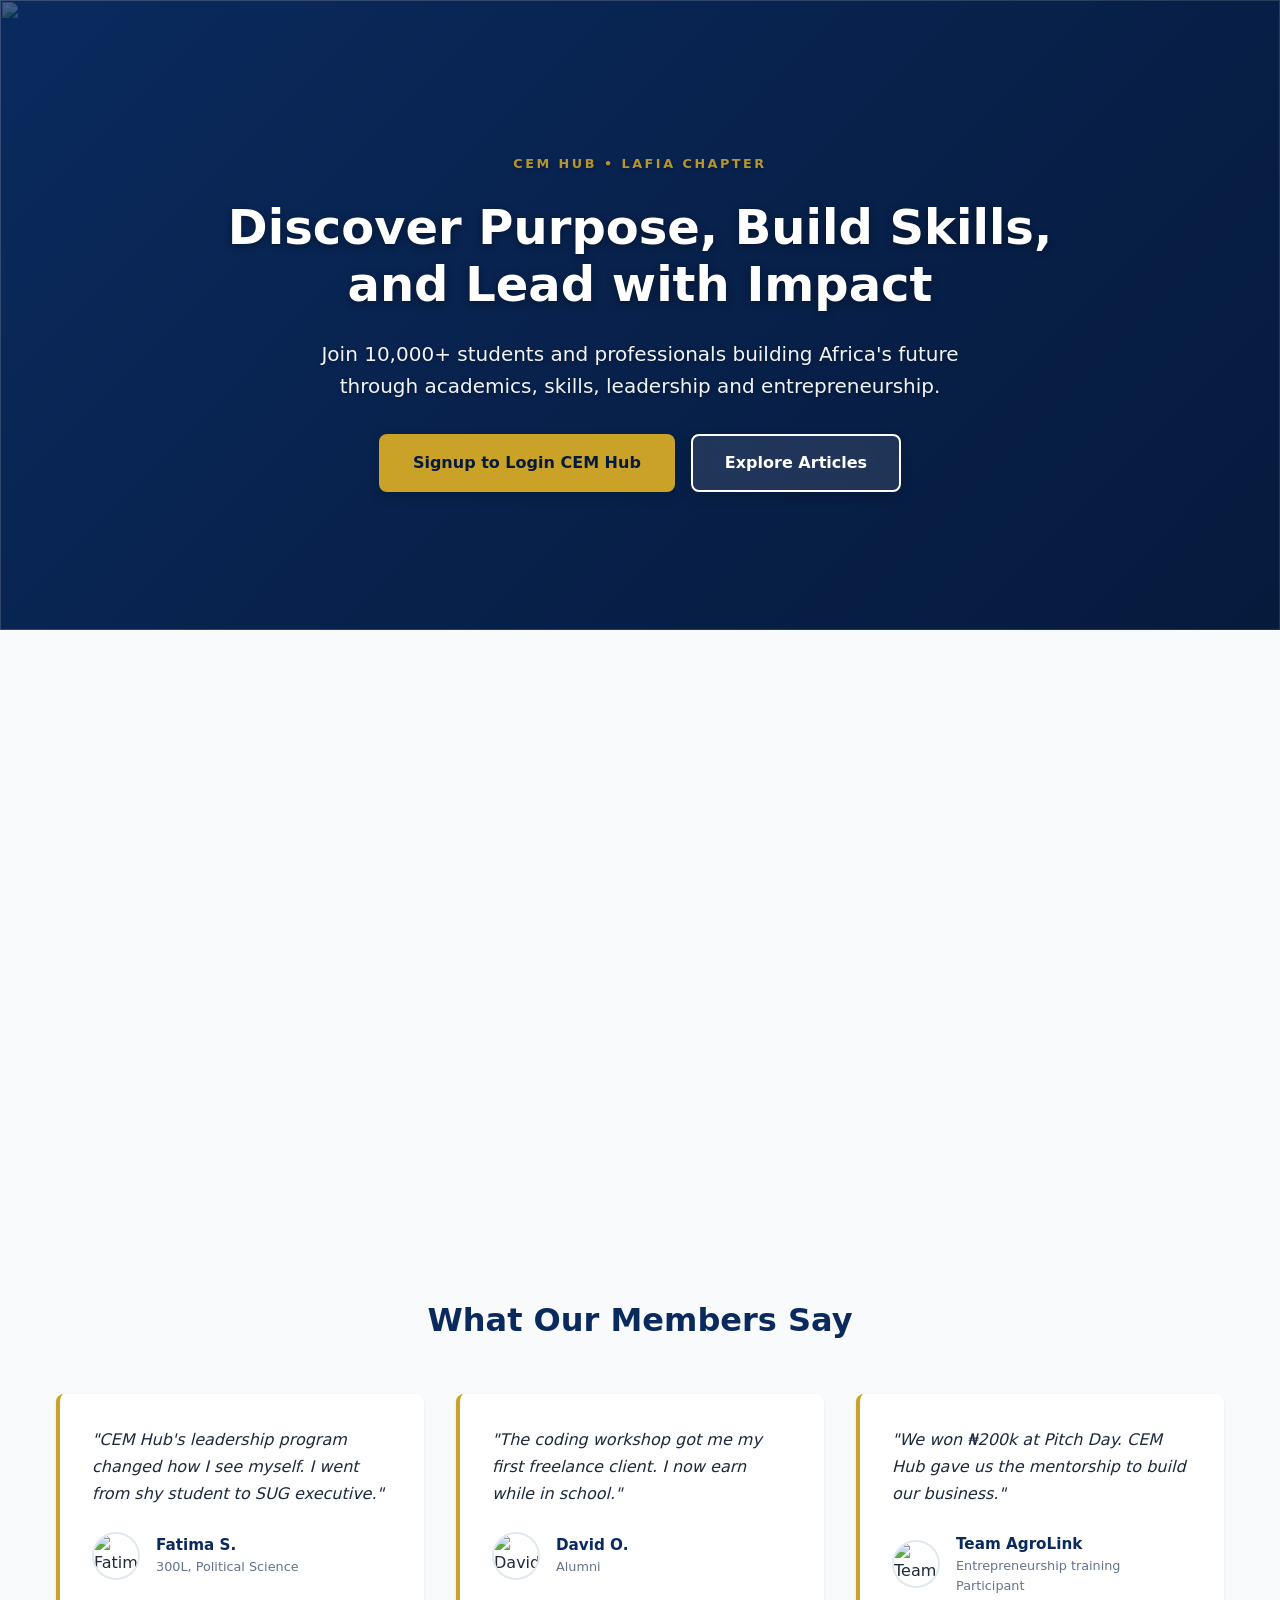
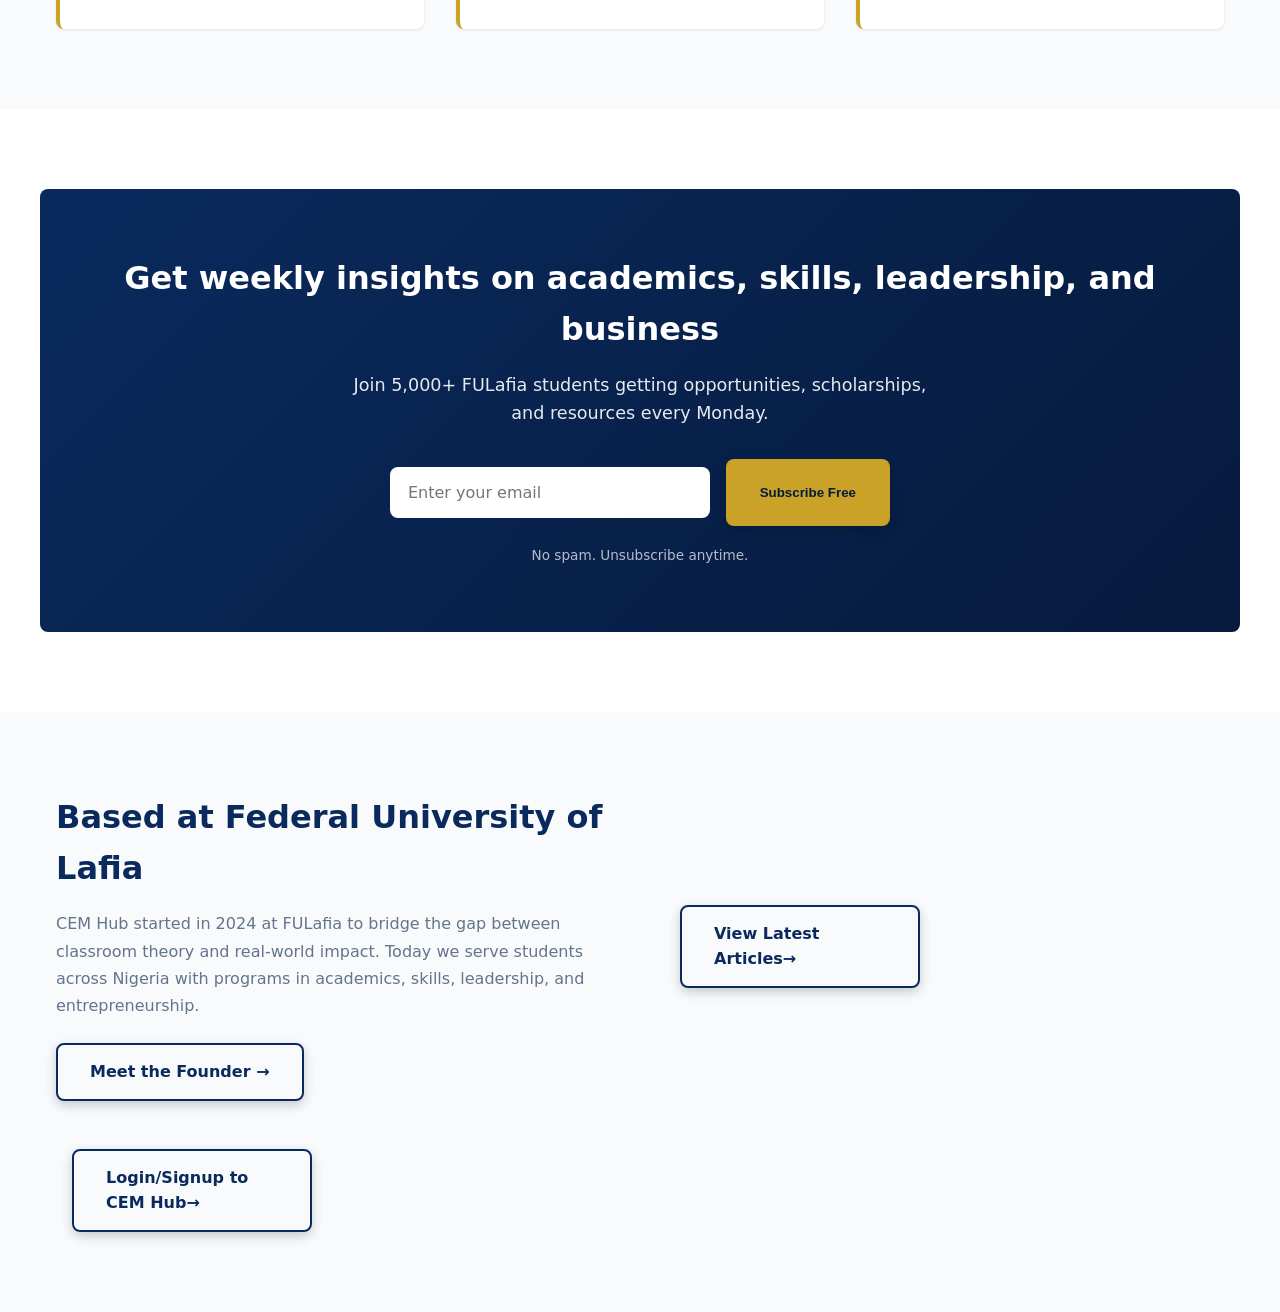
==== commit f0e2a92b: "Update index.html" ====
--- a/index.html
+++ b/index.html
@@ -120,7 +120,7 @@
       <div class="container about-grid">
         <div>
           <h2>Based at Federal University of Lafia</h2>
-          <p>CEM Hub started in 2023 at FULafia to bridge the gap between classroom theory and real-world impact. Today we serve students across Nigeria with programs in academics, skills, leadership, and entrepreneurship.</p>
+          <p>CEM Hub started in 2024 at FULafia to bridge the gap between classroom theory and real-world impact. Today we serve students across Nigeria with programs in academics, skills, leadership, and entrepreneurship.</p>
           <a href="./founder.html" class="btn btn-outline">Meet the Founder →</a>
         
       </div>
@@ -129,7 +129,6 @@
         
         </div>
         <div class="container about-grid">
-        <div>
           <a href="./login.html" class="btn btn-outline">Login/Signup to CEM Hub→</a>
         
   </div>
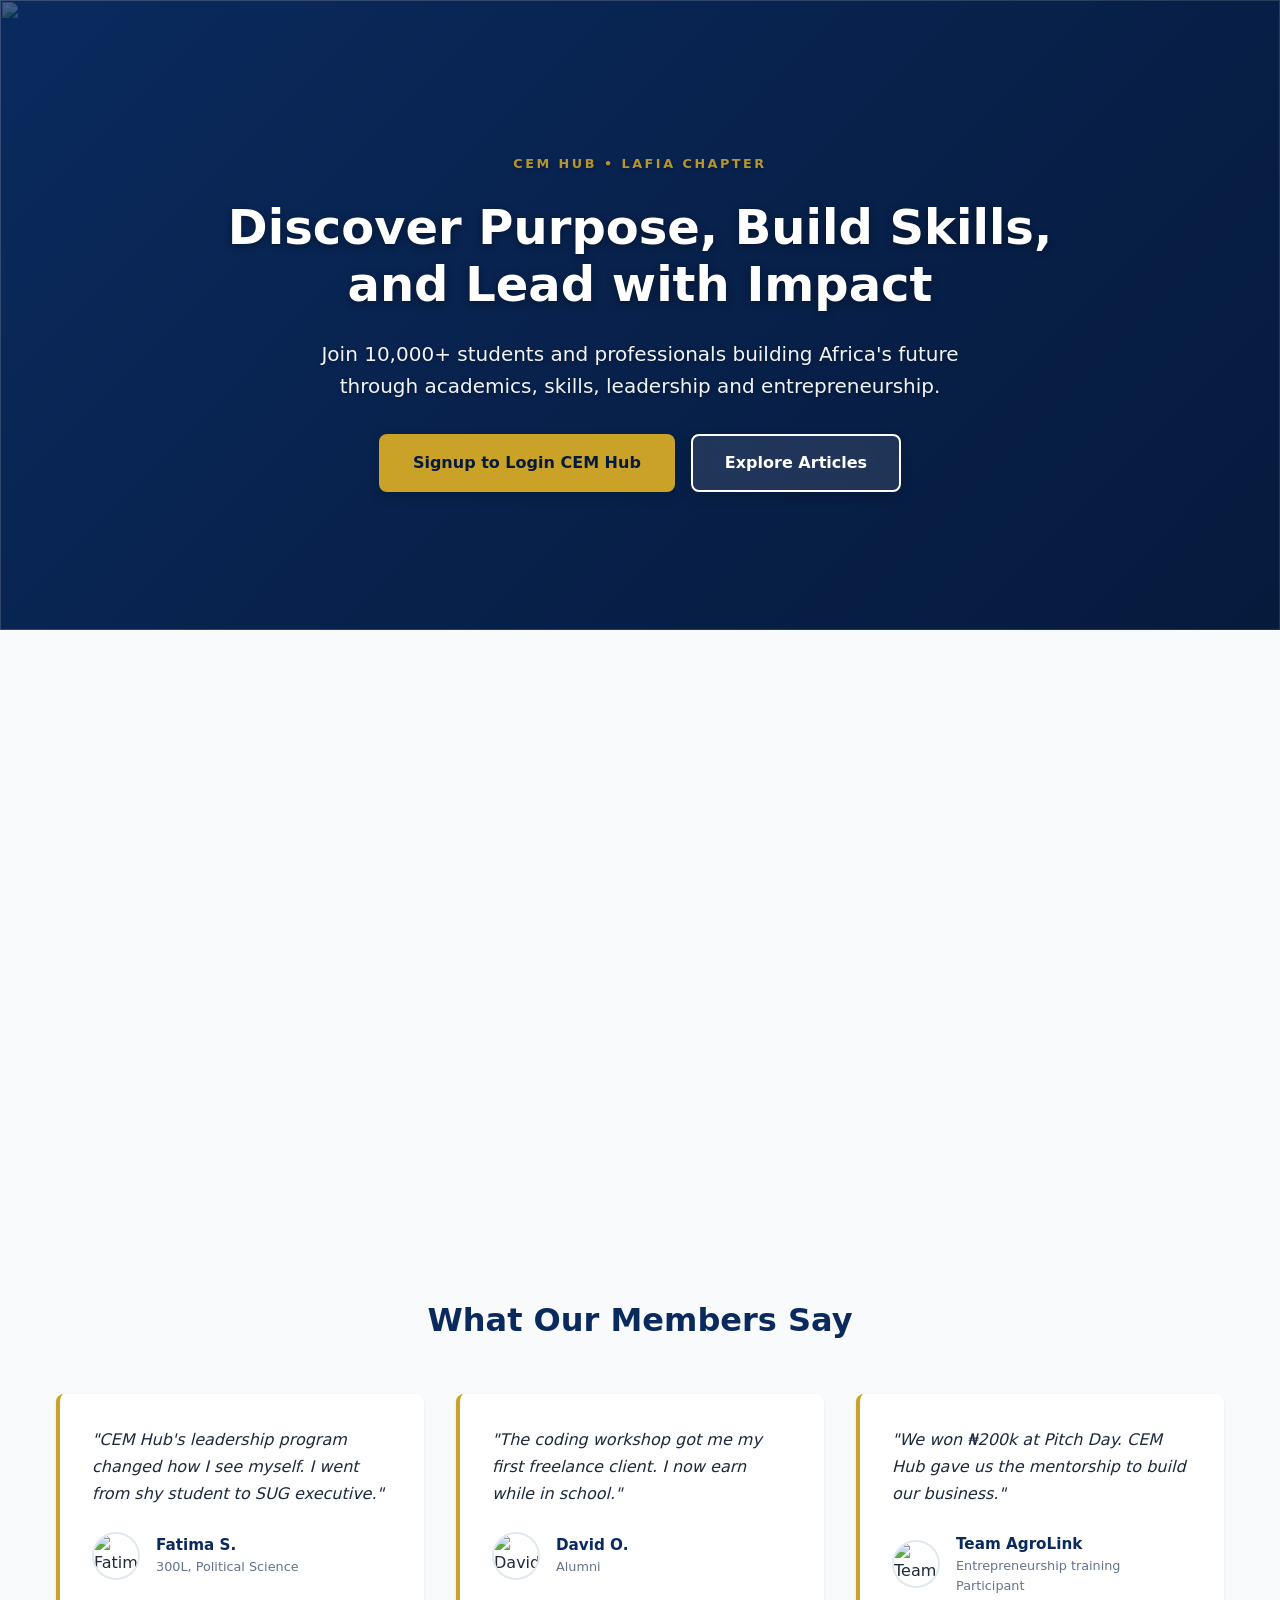
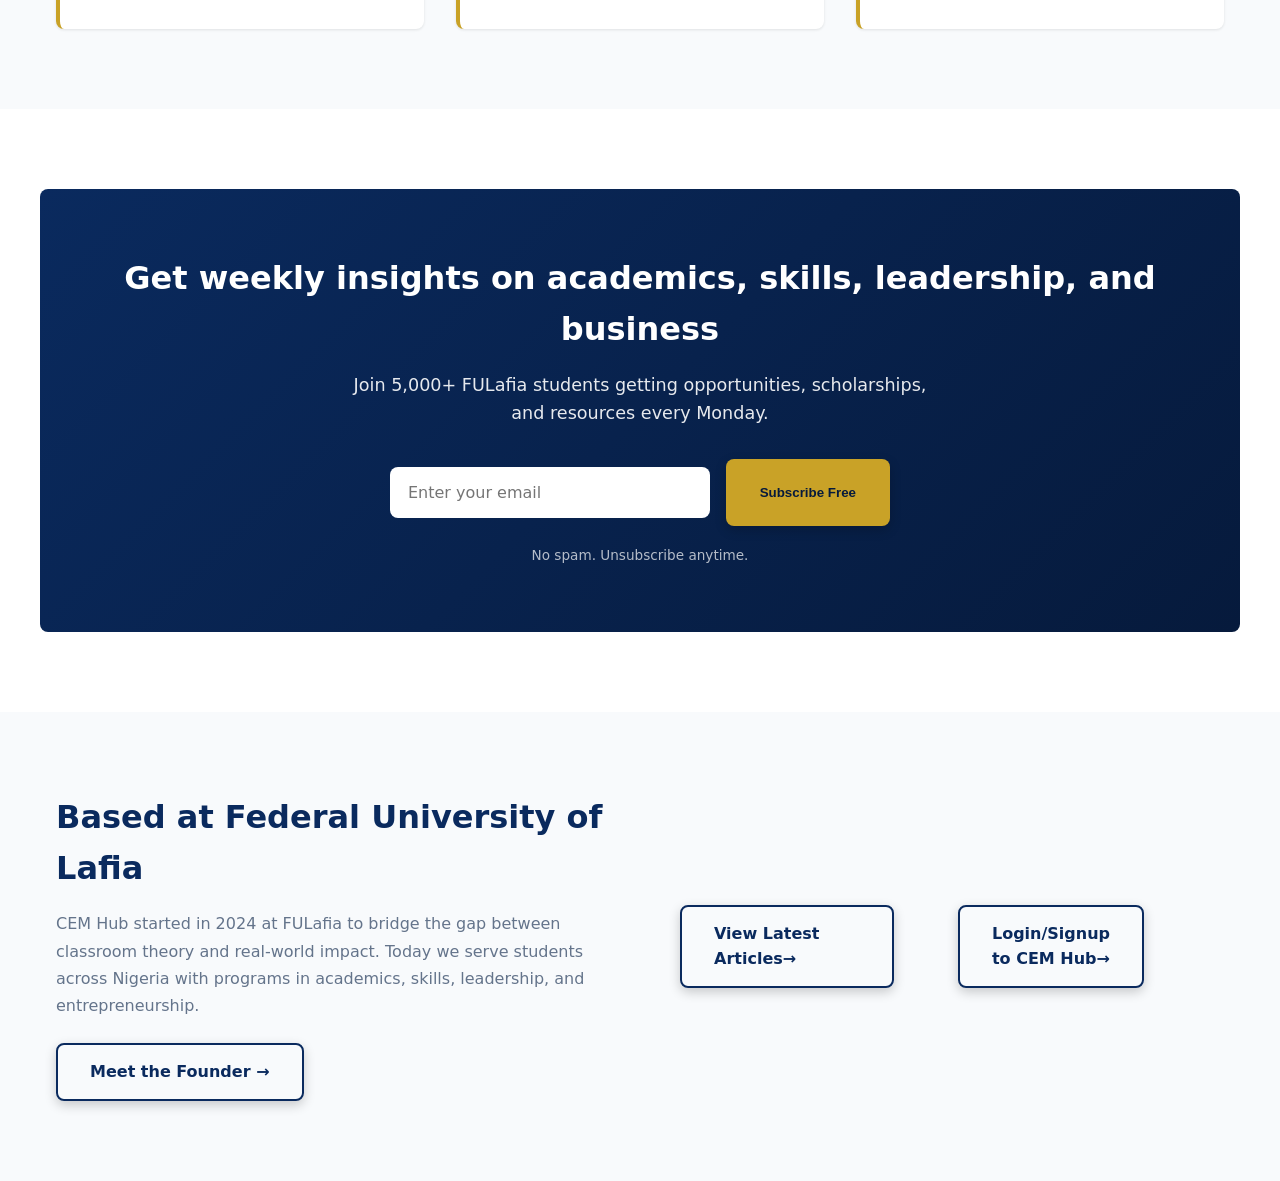
==== commit 2c5c3a3c: "Update index.html" ====
--- a/index.html
+++ b/index.html
@@ -125,10 +125,12 @@
         
       </div>
         <div class="container about-grid">
+          <div>
           <a href="./blog.html" class="btn btn-outline">View Latest Articles→</a>
         
         </div>
         <div class="container about-grid">
+          <div>
           <a href="./login.html" class="btn btn-outline">Login/Signup to CEM Hub→</a>
         
   </div>
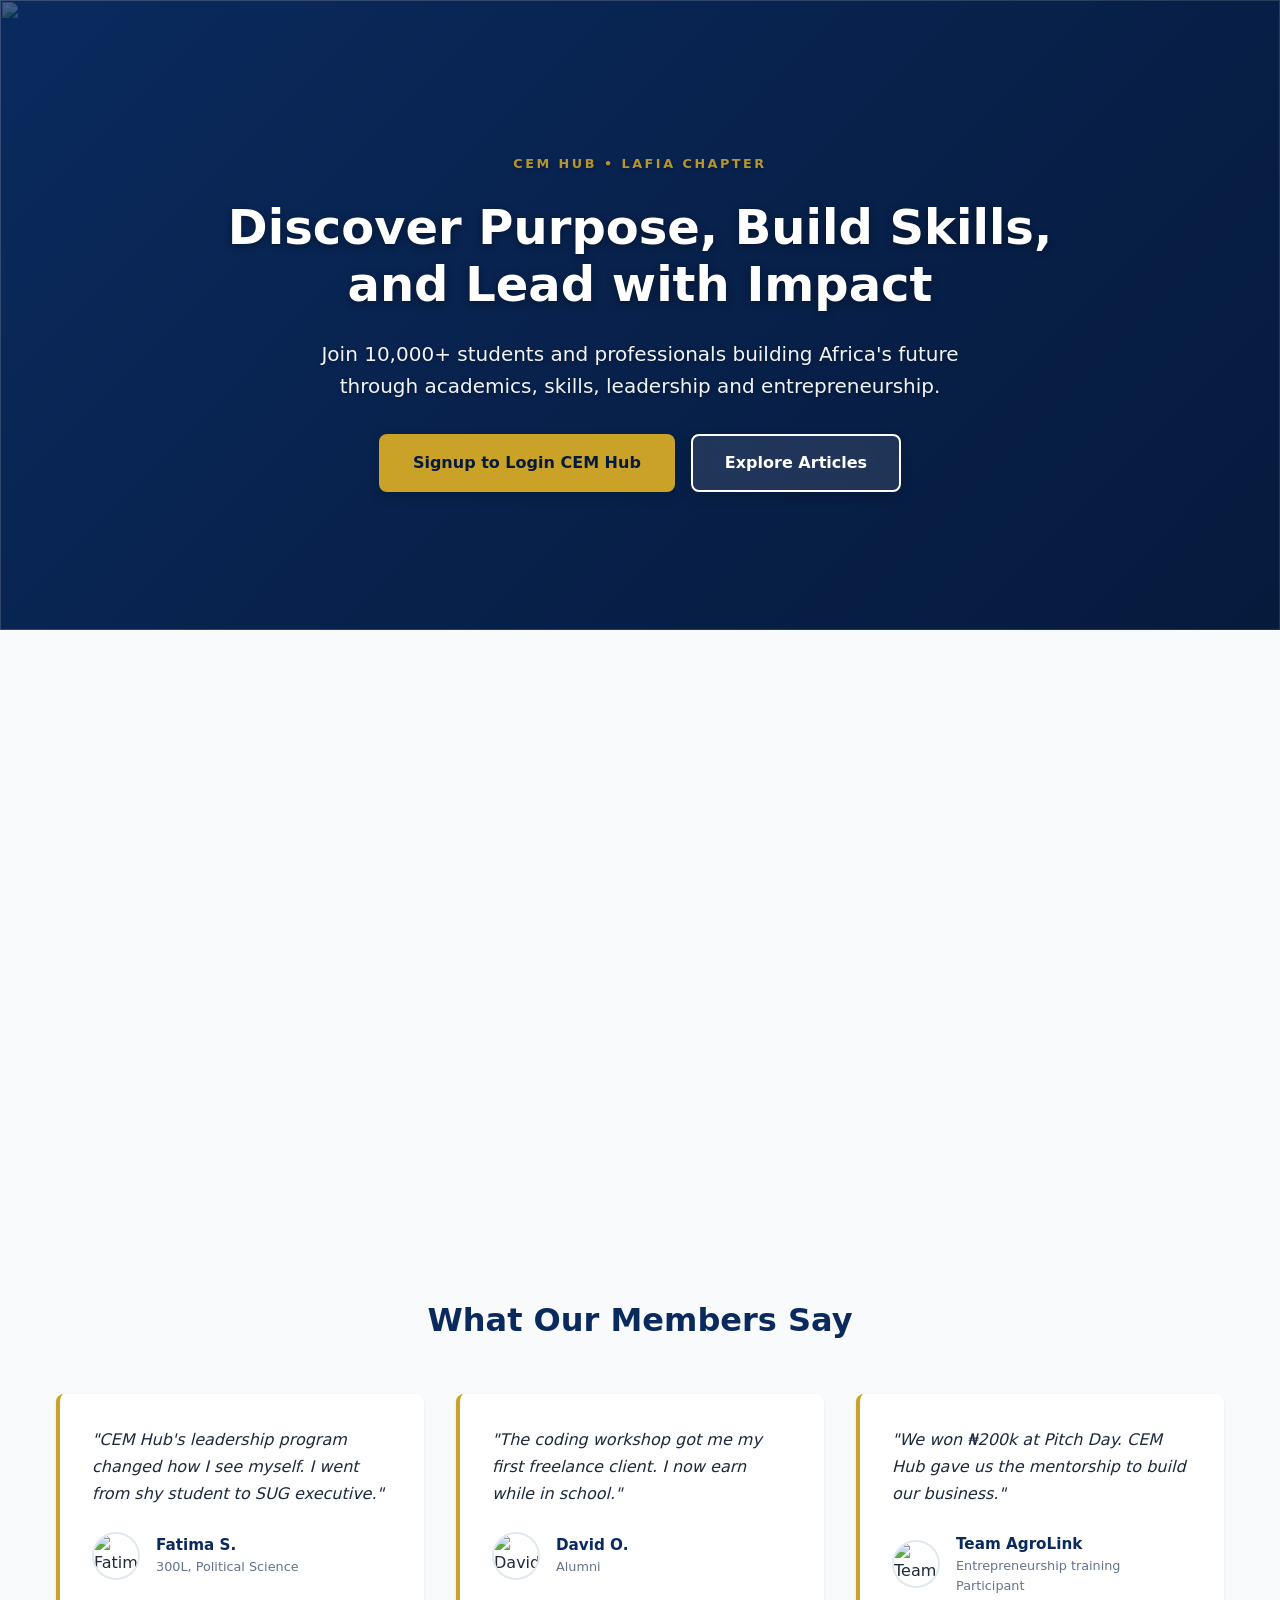
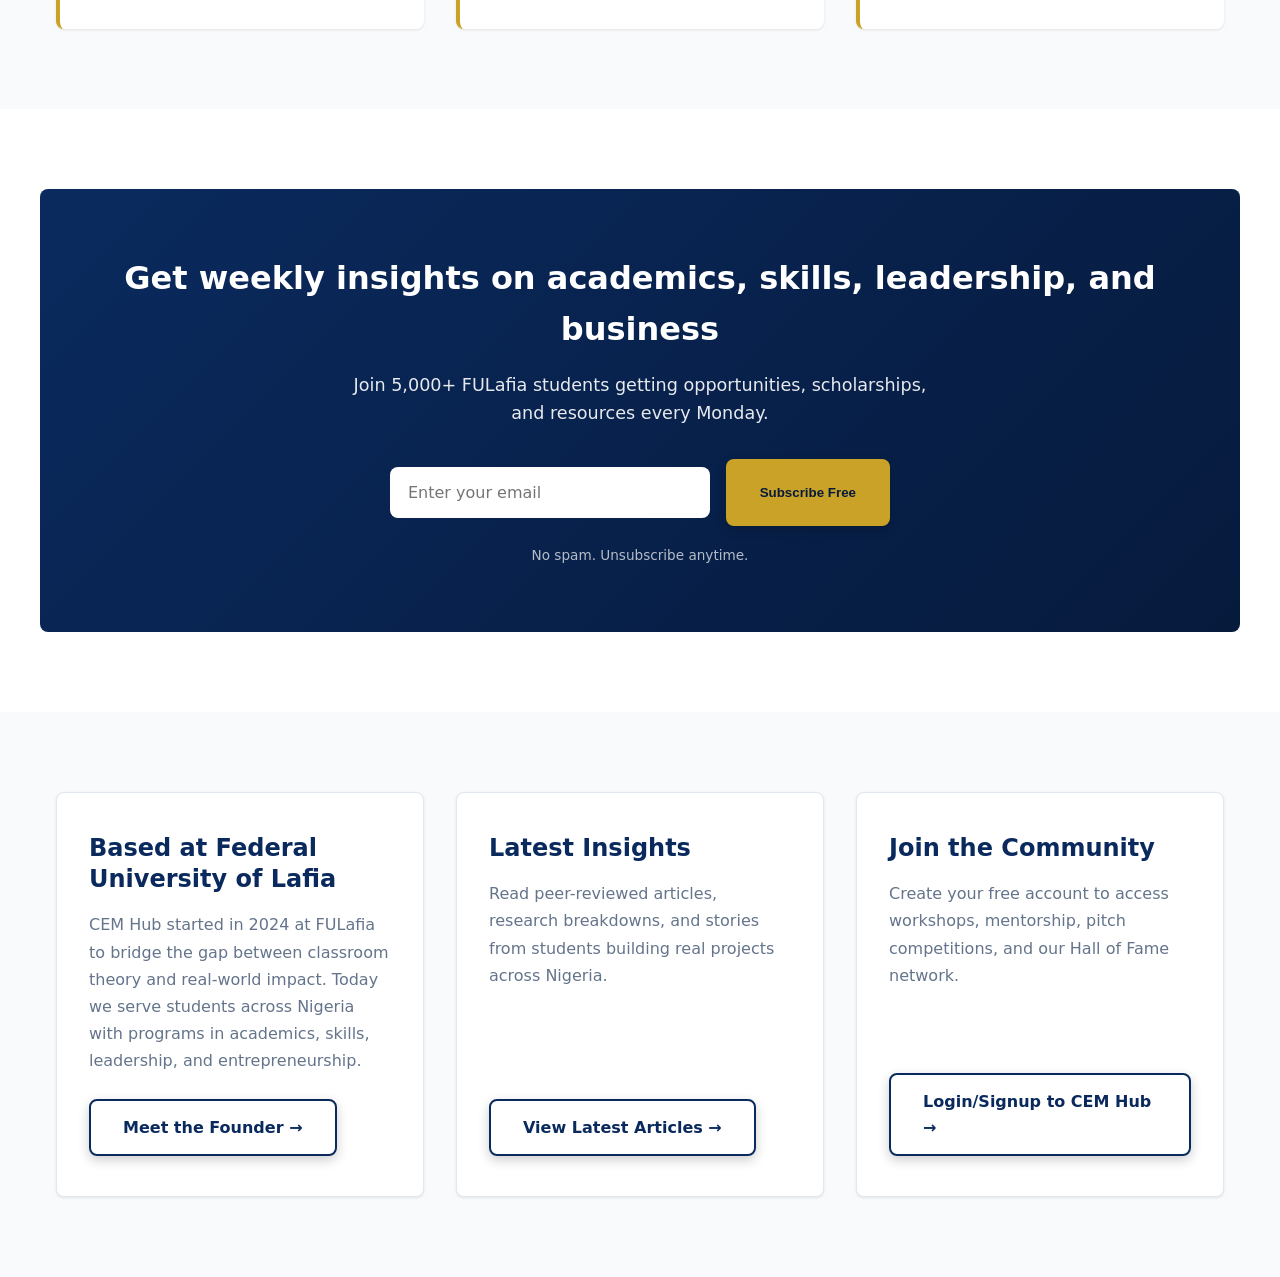
==== commit 47580fc2: "Update index.html" ====
--- a/index.html
+++ b/index.html
@@ -116,25 +116,30 @@
     </section>
 
     <!-- About Preview -->
-    <section class="about-preview">
-      <div class="container about-grid">
-        <div>
-          <h2>Based at Federal University of Lafia</h2>
-          <p>CEM Hub started in 2024 at FULafia to bridge the gap between classroom theory and real-world impact. Today we serve students across Nigeria with programs in academics, skills, leadership, and entrepreneurship.</p>
-          <a href="./founder.html" class="btn btn-outline">Meet the Founder →</a>
-        
+<section class="about-preview">
+  <div class="container">
+    <div class="about-grid">
+      <div class="about-card">
+        <h2>Based at Federal University of Lafia</h2>
+        <p>CEM Hub started in 2024 at FULafia to bridge the gap between classroom theory and real-world impact. Today we serve students across Nigeria with programs in academics, skills, leadership, and entrepreneurship.</p>
+        <a href="./founder.html" class="btn btn-outline">Meet the Founder →</a>
       </div>
-        <div class="container about-grid">
-          <div>
-          <a href="./blog.html" class="btn btn-outline">View Latest Articles→</a>
-        
-        </div>
-        <div class="container about-grid">
-          <div>
-          <a href="./login.html" class="btn btn-outline">Login/Signup to CEM Hub→</a>
-        
+
+      <div class="about-card">
+        <h3>Latest Insights</h3>
+        <p>Read peer-reviewed articles, research breakdowns, and stories from students building real projects across Nigeria.</p>
+        <a href="./blog.html" class="btn btn-outline">View Latest Articles →</a>
+      </div>
+
+      <div class="about-card">
+        <h3>Join the Community</h3>
+        <p>Create your free account to access workshops, mentorship, pitch competitions, and our Hall of Fame network.</p>
+        <a href="./login.html" class="btn btn-outline">Login/Signup to CEM Hub →</a>
+      </div>
+    </div>
   </div>
-    </section>
+</section>
+    
   </main>
 
   <script type="module">
--- a/CSS/style.css
+++ b/CSS/style.css
@@ -626,22 +626,60 @@
 
 .about-grid {
   display: grid;
-  gap: 3rem;
-  align-items: center;
-  grid-template-columns: 1fr 1fr;
-}
-
-.about-grid h2 {
+  gap: 2rem;
+  grid-template-columns: repeat(3, 1fr); /* 3 equal columns */
+}
+
+.about-card {
+  background: var(--card);
+  padding: 2.5rem 2rem;
+  border-radius: var(--radius);
+  box-shadow: var(--shadow);
+  border: 1px solid var(--border);
+  
+  /* This is the key: makes all cards same height */
+  display: flex;
+  flex-direction: column;
+  height: 100%;
+}
+
+.about-card h2,
+.about-card h3 {
   color: var(--primary);
-  font-size: 2rem;
+  font-size: 1.5rem;
   margin-bottom: 1rem;
-}
-
-.about-grid p {
+  line-height: 1.3;
+}
+
+.about-card p {
   color: var(--text-muted);
   line-height: 1.7;
   margin-bottom: 1.5rem;
-}
+  
+  /* Pushes button to bottom so all cards align */
+  flex-grow: 1;
+}
+
+.about-card .btn {
+  align-self: flex-start; /* keeps button left-aligned */
+  margin-top: auto; /* pins button to bottom */
+}
+
+/* Mobile: stack them */
+@media (max-width: 768px) {
+  .about-grid {
+    grid-template-columns: 1fr;
+  }
+  
+  .about-card {
+    text-align: center;
+  }
+  
+  .about-card .btn {
+    align-self: center;
+  }
+}
+
 
 /* CTA Banner */
 .cta-banner {
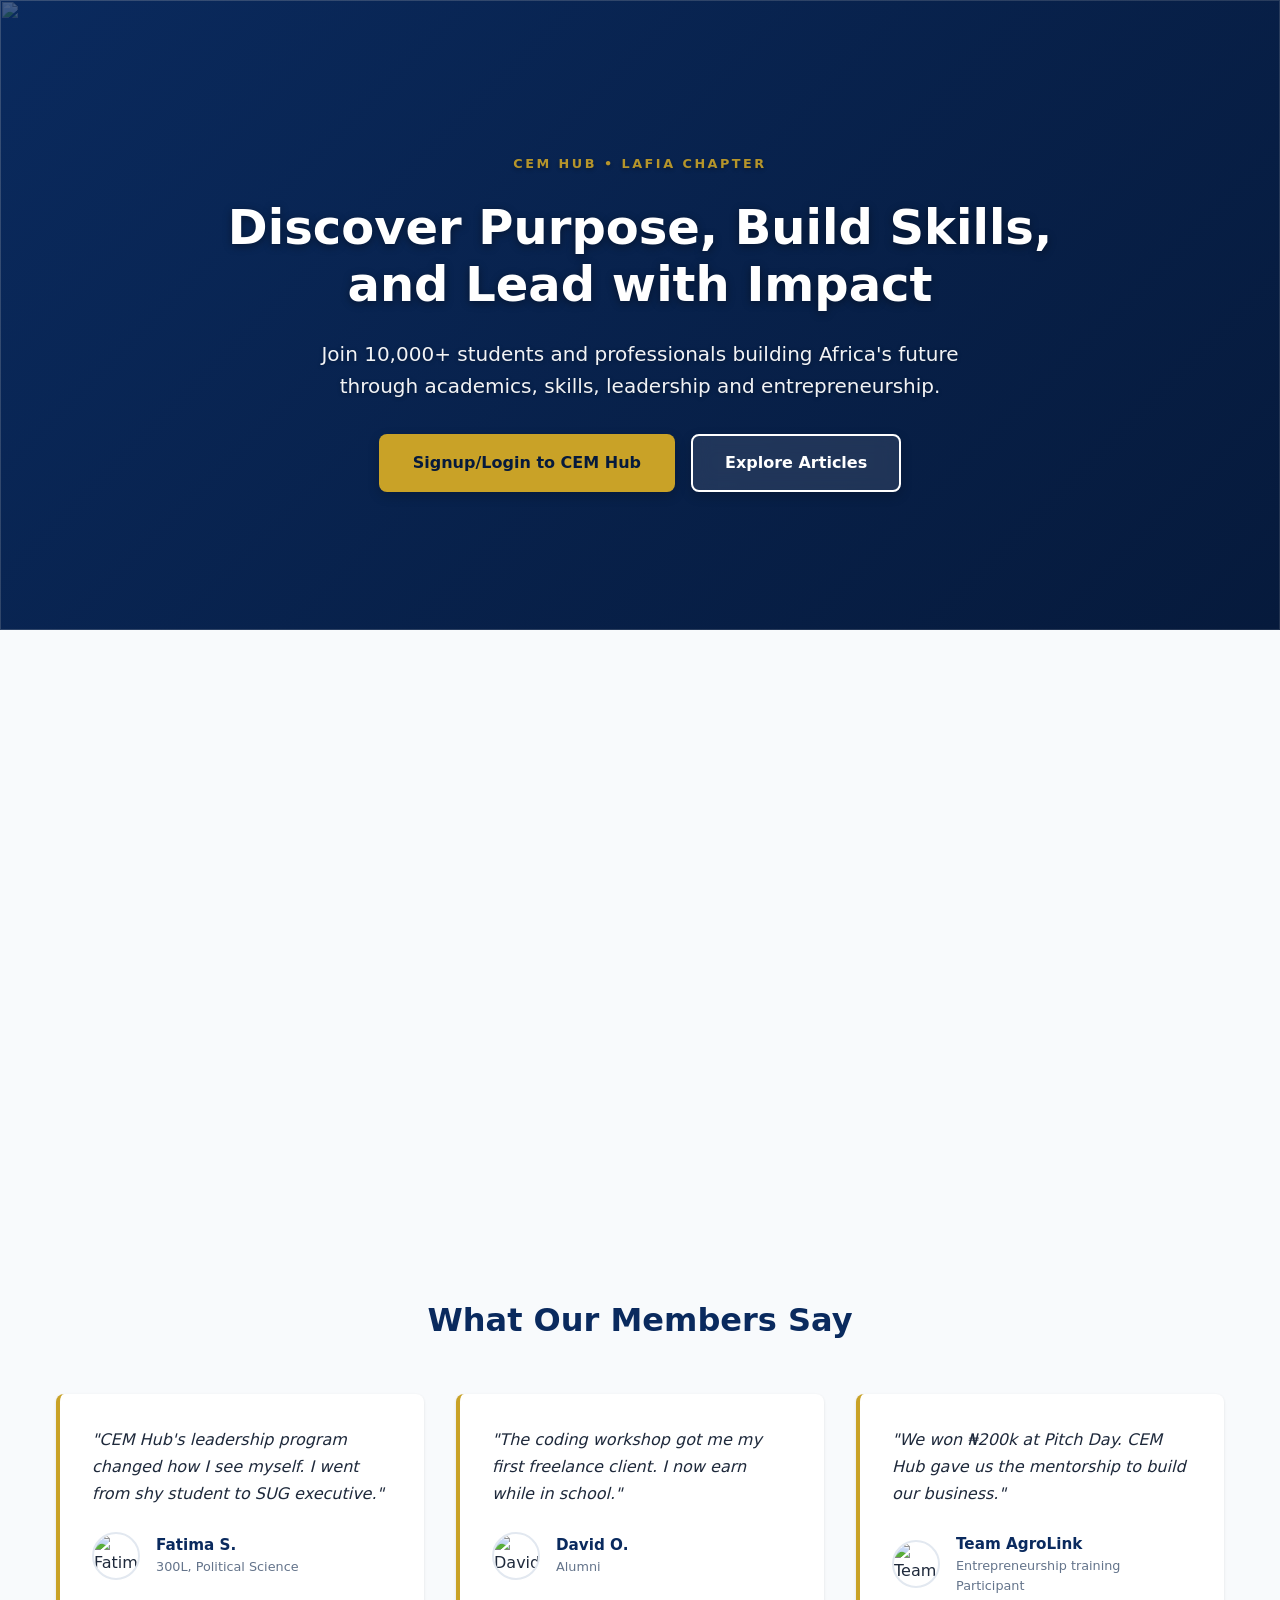
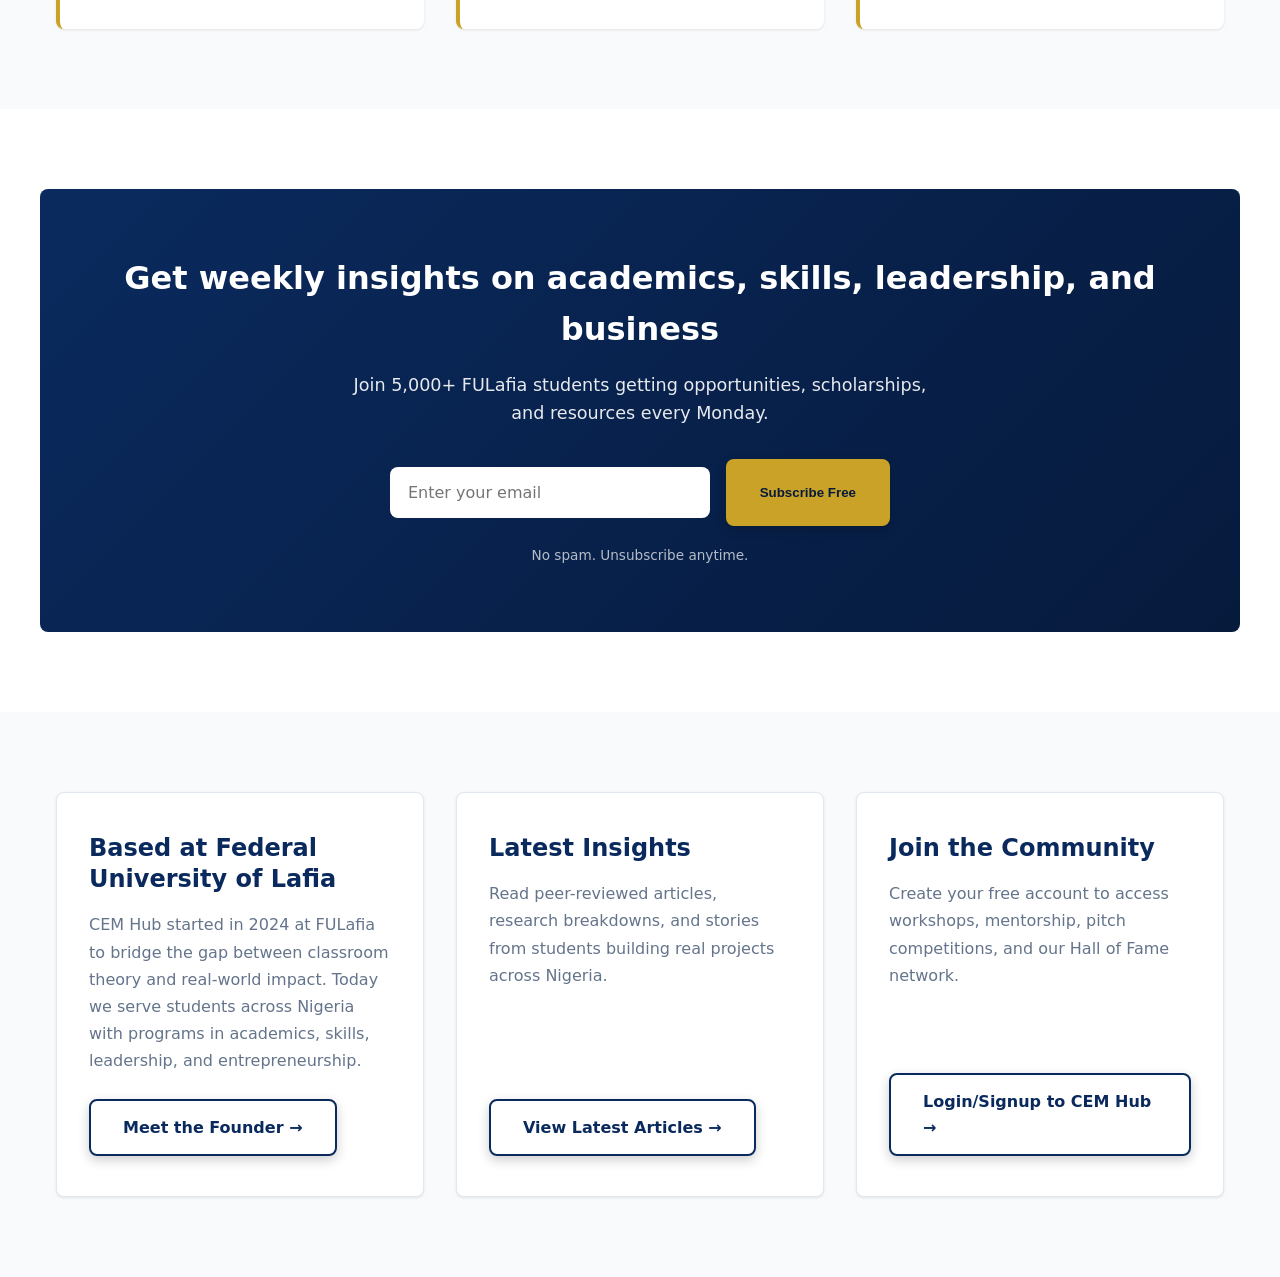
==== commit cdc48ec9: "Update index.html" ====
--- a/index.html
+++ b/index.html
@@ -22,7 +22,7 @@
         <h1>Discover Purpose, Build Skills, and Lead with Impact</h1>
         <p class="hero-subhead">Join 10,000+ students and professionals building Africa's future through academics, skills, leadership and entrepreneurship.</p>
         <div class="hero-cta">
-          <a href="./login.html" class="btn btn-primary">Signup to Login CEM Hub</a>
+          <a href="./login.html" class="btn btn-primary">Signup/Login to CEM Hub</a>
           <a href="./blog.html" class="btn btn-secondary">Explore Articles</a>
         </div>
       </div>
